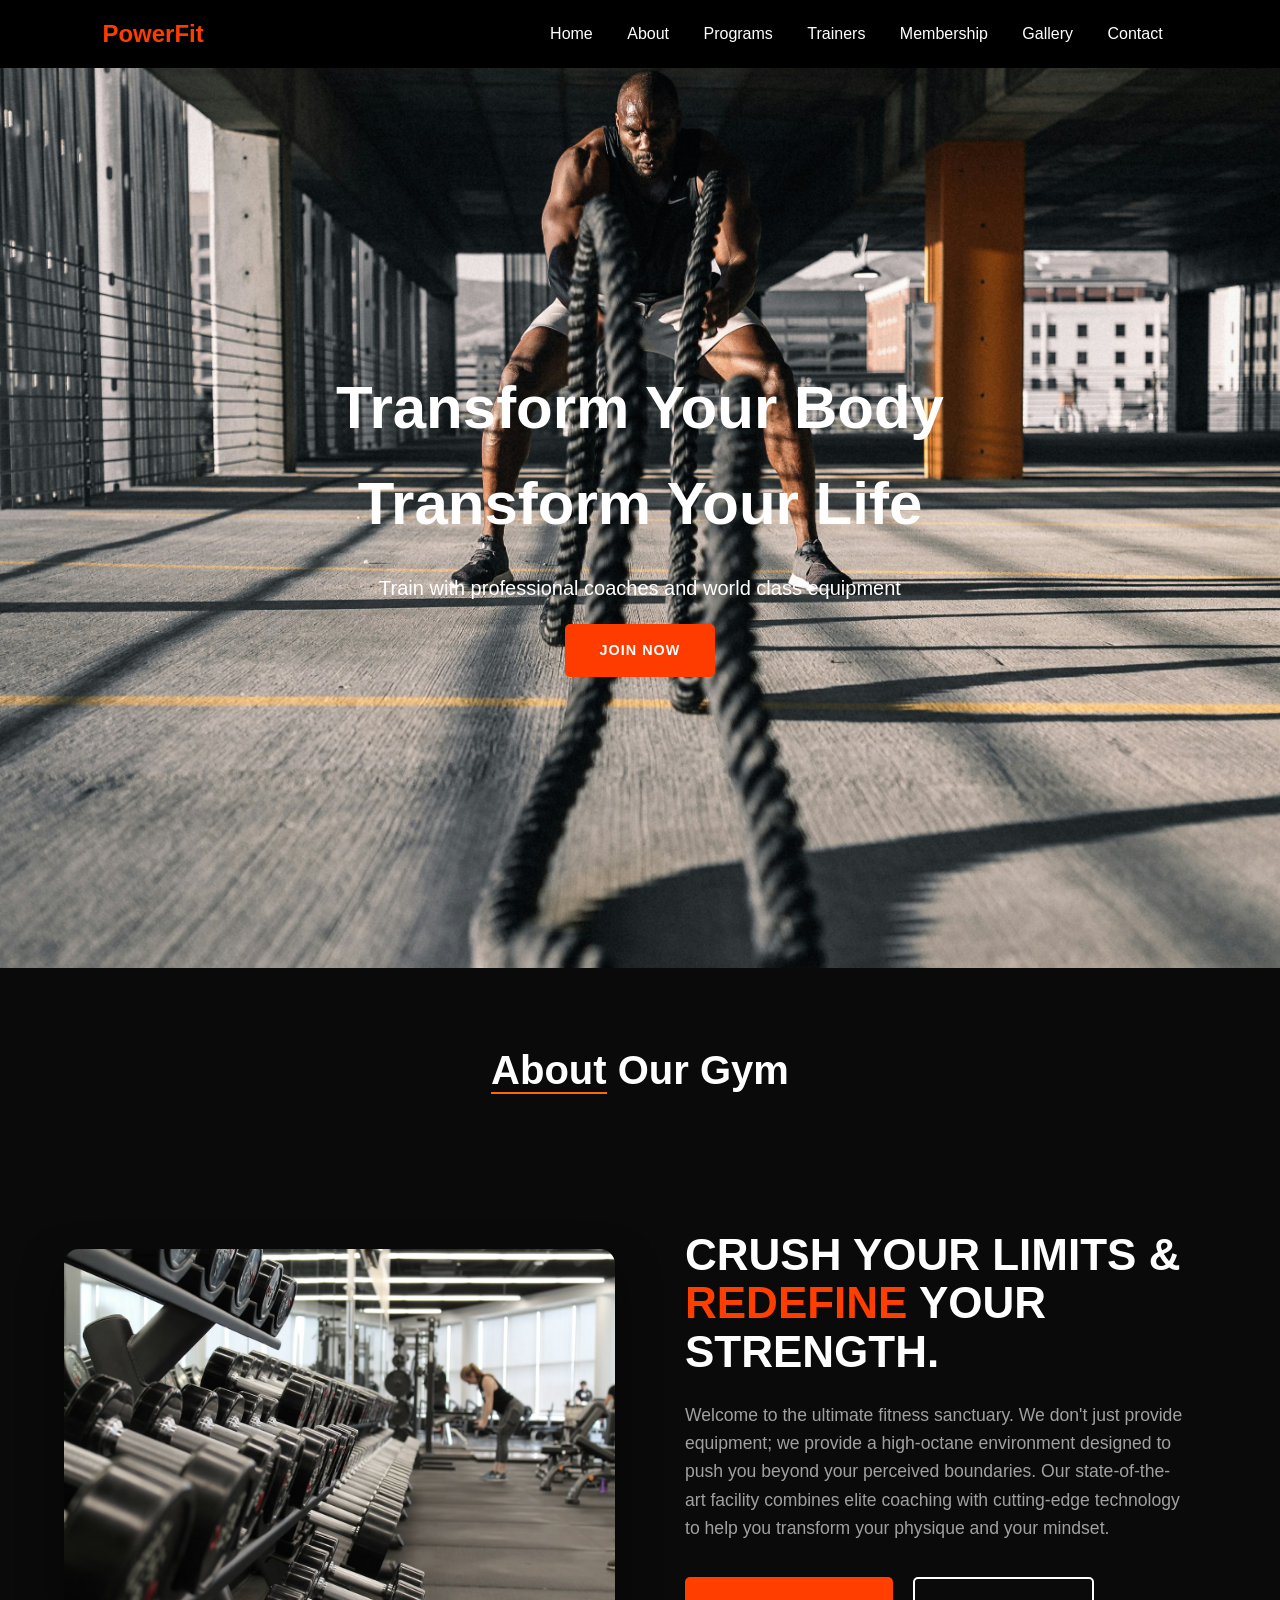
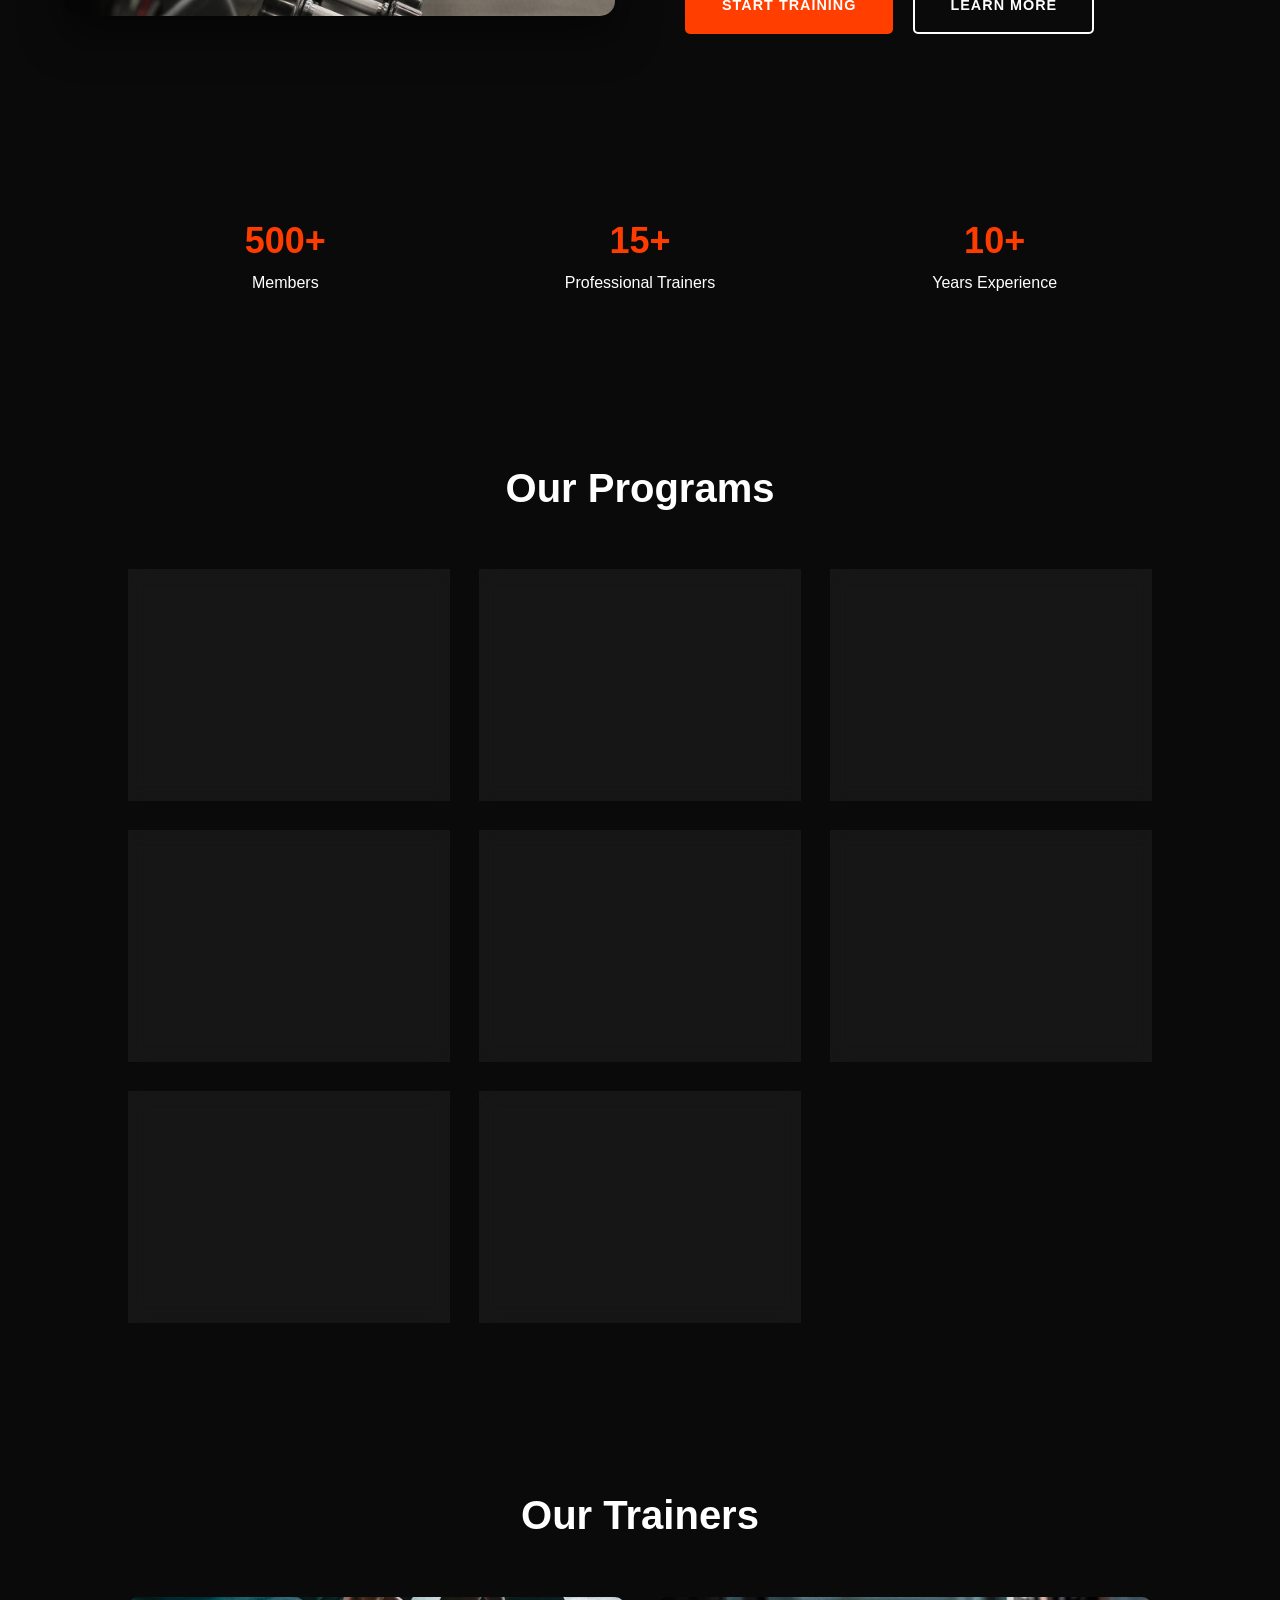
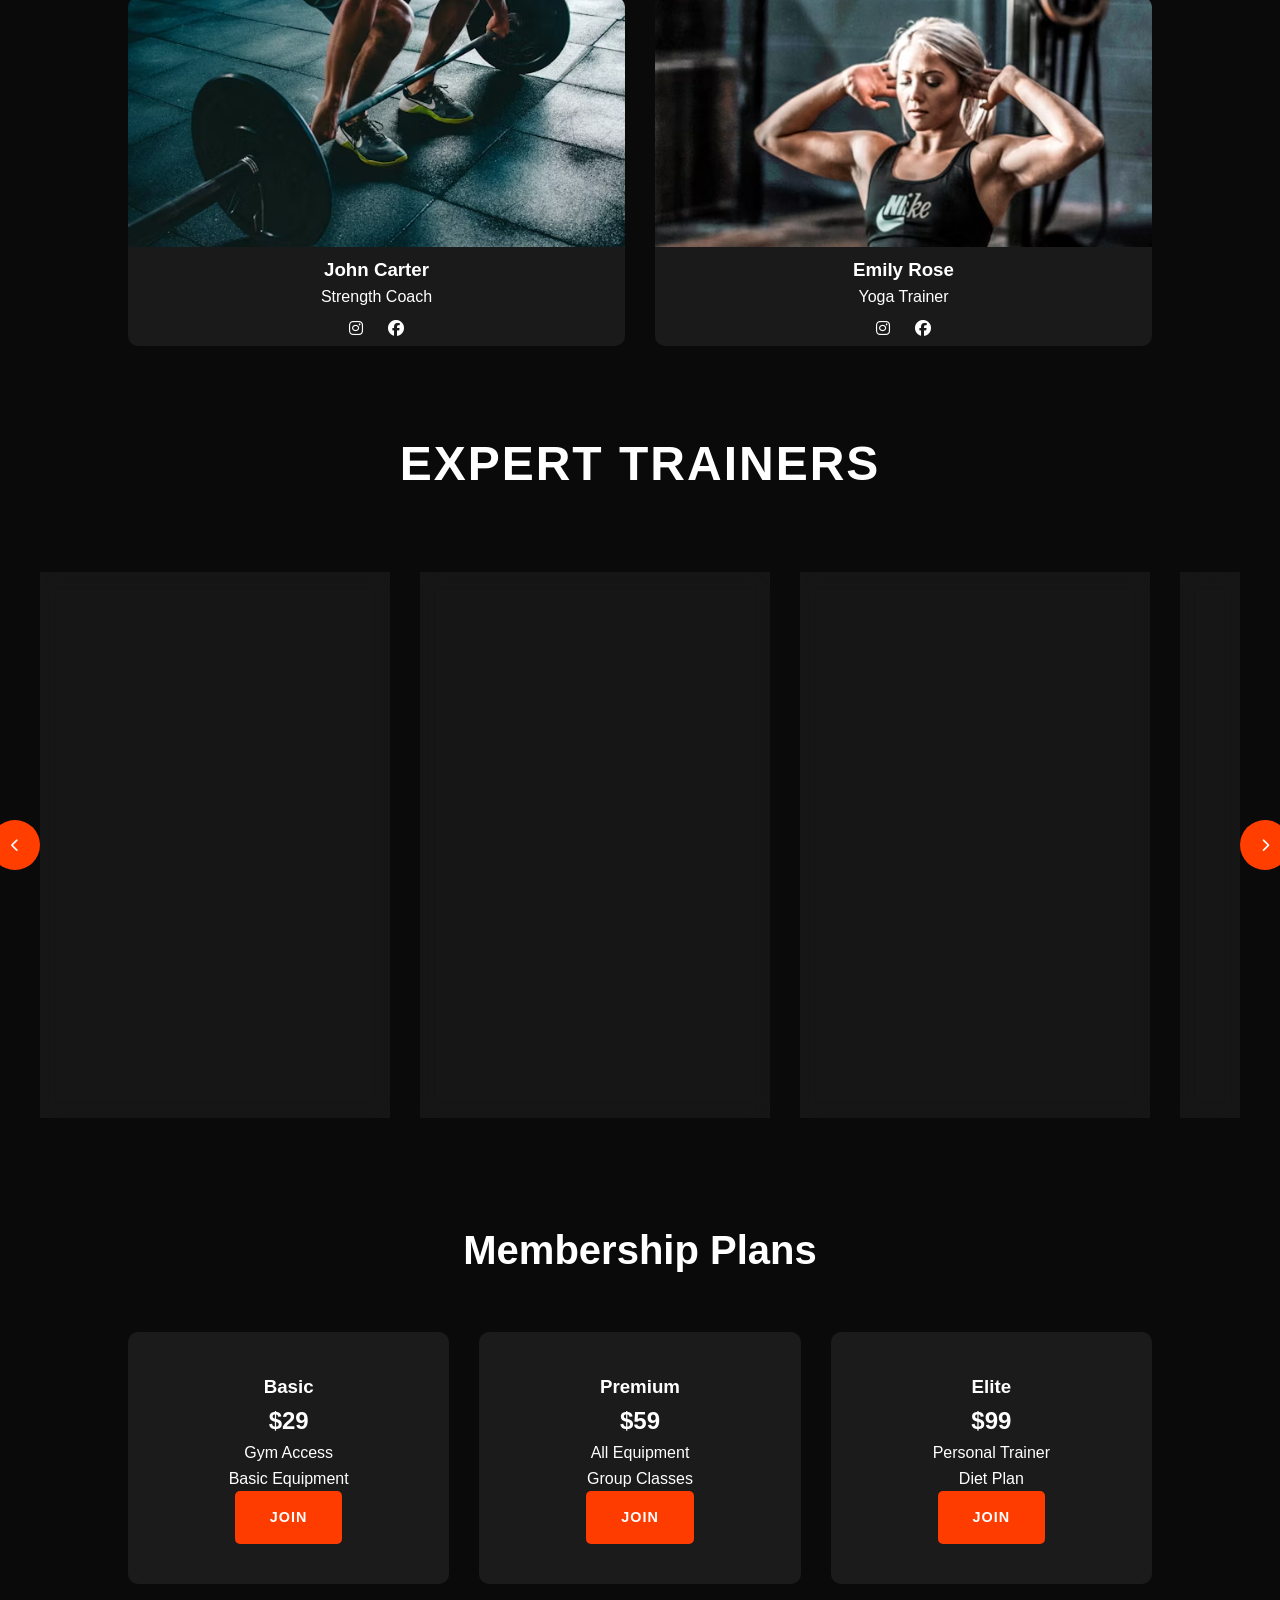
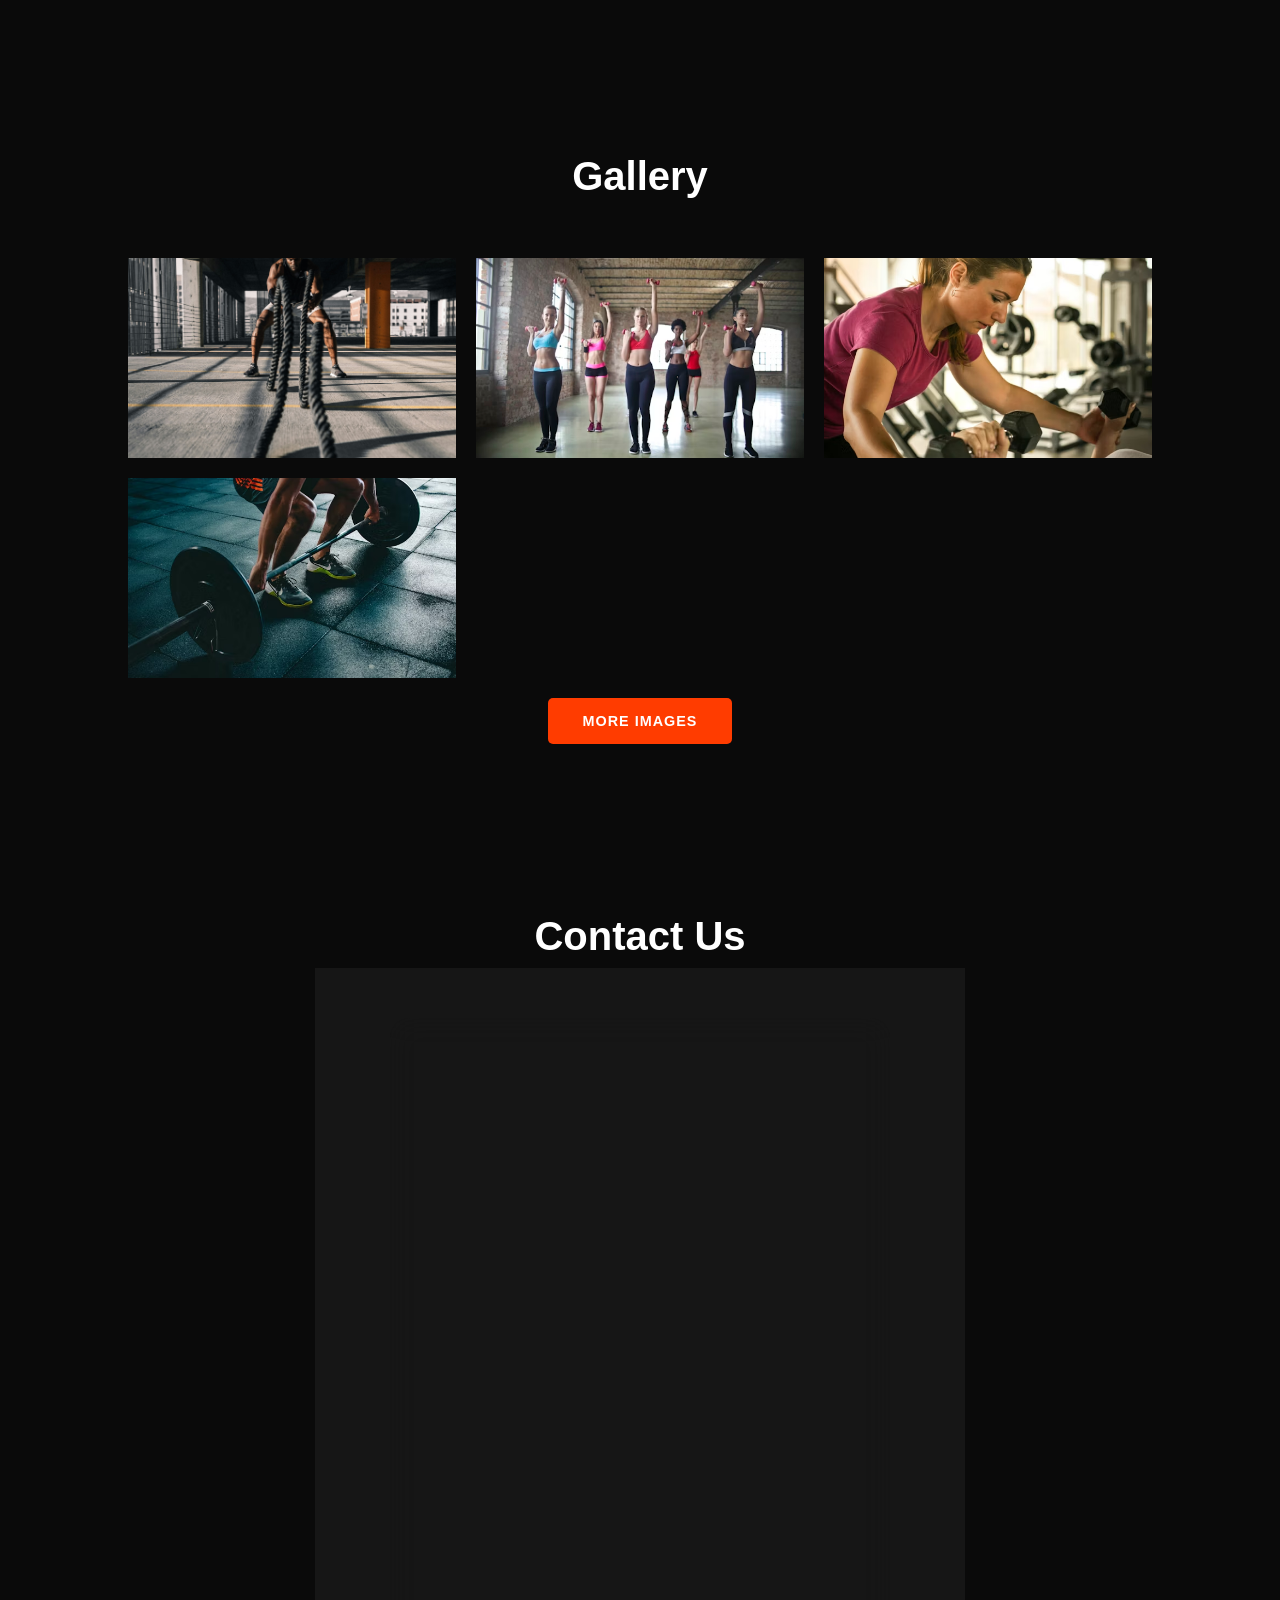
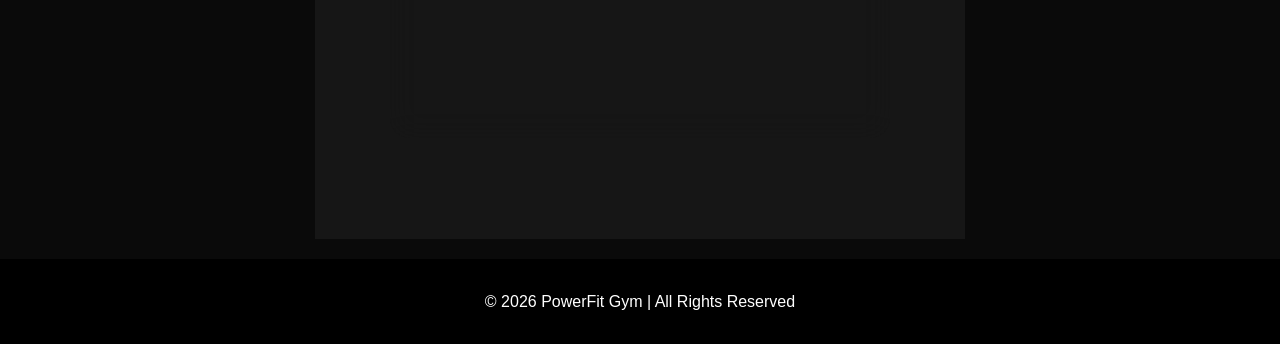
==== index.html @ 5d3dc6c4 "added a gym website" ====
<!DOCTYPE html>
<html lang="en">

<head>
    <meta charset="UTF-8">
    <meta name="viewport" content="width=device-width, initial-scale=1.0">
    <title>PowerFit Gym</title>
    <link rel="stylesheet" href="style.css">
    <link rel="stylesheet" href="https://cdnjs.cloudflare.com/ajax/libs/font-awesome/6.5.0/css/all.min.css">
    <script src="script.js" defer></script>
    <style>

    </style>
</head>

<body>

    <header>

        <div class="logo">PowerFit</div>

        <nav>
            <a href="#">Home</a>
            <a href="#about">About</a>
            <a href="#programs">Programs</a>
            <a href="#trainers">Trainers</a>
            <a href="#membership">Membership</a>
            <a href="#gallery">Gallery</a>
            <a href="#contact">Contact</a>
        </nav>

    </header>

    <section class="hero">

        <div>
            <h1>Transform Your Body<br>Transform Your Life</h1>
            <p>Train with professional coaches and world class equipment</p>
                <a href="#contact" class="btn">Join Now</a>
        </div>

    </section>

    <!-- about section -->

    <h2 class="title about-mm"><span>About</span> Our Gym</h2>

    <section class="about-section" id="about">

        <div class="container">
            <div class="about-image">
                <img src="img/about.jpg" alt="Modern Gym Interior">
            </div>

            <div class="about-content">
                <!-- <span class="section-title">About Our Gym</span> -->
                <h2 class="sub-heading">Crush Your Limits & <span>Redefine</span> Your Strength.</h2>

                <p class="description">
                    Welcome to the ultimate fitness sanctuary. We don't just provide equipment; we provide a high-octane
                    environment designed to push you beyond your perceived boundaries. Our state-of-the-art facility
                    combines elite coaching with cutting-edge technology to help you transform your physique and your
                    mindset.
                </p>

                <div class="btn-group">
                    <a href="#" class="btn btn-primary">Start Training</a>
                    <a href="#" class="btn btn-secondary">Learn More</a>
                </div>
            </div>
        </div>
    </section>

    <section class="my-about">
        <div class="about-container">

            <div>
                <h1 class="counter">500+</h1>
                <p>Members</p>
            </div>

            <div>
                <h1 class="counter">15+</h1>
                <p>Professional Trainers</p>
            </div>

            <div>
                <h1 class="counter">10+</h1>
                <p>Years Experience</p>
            </div>

        </div>
    </section>


    <section id="programs">
        <h2 class="title">Our Programs</h2>

        <div class="programs">

            <div class="tilt-card" data-tilt>
                <i class="fas fa-dumbbell"></i>
                <h3>WEIGHT TRAINING</h3>
                <p>Advanced hypertrophy and strength cycles.</p>
            </div>

            <div class="tilt-card" data-tilt>
                <i class="fas fa-bolt"></i>
                <h3>CROSSFIT</h3>
                <p>High-octane functional movements.</p>
            </div>

            <div class="tilt-card" data-tilt>
                <i class="fas fa-yin-yang"></i>
                <h3>YOGA</h3>
                <p>Flexibility meets mental clarity.</p>
            </div>

            <div class="tilt-card" data-tilt>
                <i class="fas fa-yin-yang"></i>
                <h3>YOGA</h3>
                <p>Flexibility meets mental clarity.</p>
            </div>

            <div class="tilt-card" data-tilt>
                <i class="fas fa-yin-yang"></i>
                <h3>YOGA</h3>
                <p>Flexibility meets mental clarity.</p>
            </div>

            <div class="tilt-card" data-tilt>
                <i class="fas fa-dumbbell"></i>
                <h3>WEIGHT TRAINING</h3>
                <p>Advanced hypertrophy and strength cycles.</p>
            </div>
            <div class="tilt-card" data-tilt>
                <i class="fas fa-dumbbell"></i>
                <h3>WEIGHT TRAINING</h3>
                <p>Advanced hypertrophy and strength cycles.</p>
            </div>

            <div class="tilt-card" data-tilt>
                <i class="fas fa-bolt"></i>
                <h3>CROSSFIT</h3>
                <p>High-octane functional movements.</p>
            </div>

        </div>

    </section>

    <!-- about finished -->


    <!-- snipts add trainers section -->

    <section id="trainers">

        <h2 class="title">Our Trainers</h2>

        <div class="trainers">

            <div class="trainer">
                <img src="img/1jpg.avif">
                <h3>John Carter</h3>
                <p>Strength Coach</p>
                <div class="social">
                    <i class="fab fa-instagram"></i>
                    <i class="fab fa-facebook"></i>
                </div>
            </div>

            <div class="trainer">
                <img src="img/2.avif">
                <h3>Emily Rose</h3>
                <p>Yoga Trainer</p>
                <div class="social">
                    <i class="fab fa-instagram"></i>
                    <i class="fab fa-facebook"></i>
                </div>
            </div>

        </div>

    </section>

    <!-- trainer section -->
    <div class="section-header">
        <h2>Expert Trainers</h2>
    </div>

    <div class="slider-wrapper">
        <button class="nav-btn prev" onclick="scrollSlider(-1)"><i class="fas fa-chevron-left"></i></button>

        <div class="trainer-slider" id="trainerSlider">
            <div class="trainer-card">
                <div class="image-box">
                    <img src="img/img1.jpg" alt="Trainer">
                </div>
                <div class="info-box">
                    <h3 class="trainer-name">Marcus Chen</h3>
                    <div class="rating">
                        <i class="fas fa-star"></i><i class="fas fa-star"></i><i class="fas fa-star"></i><i
                            class="fas fa-star"></i><i class="fas fa-star"></i>
                        <span>(5.0)</span>
                    </div>
                    <p class="trainer-bio">Specializing in high-intensity strength training and professional
                        bodybuilding prep.</p>
                    <a href="#" class="btn-view">View Profile</a>
                </div>
            </div>

            <div class="trainer-card">
                <div class="image-box">
                    <img src="img/img2.jpg" alt="Trainer">
                </div>
                <div class="info-box">
                    <h3 class="trainer-name">Elena Rodriguez</h3>
                    <div class="rating">
                        <i class="fas fa-star"></i><i class="fas fa-star"></i><i class="fas fa-star"></i><i
                            class="fas fa-star"></i><i class="far fa-star"></i>
                        <span>(4.8)</span>
                    </div>
                    <p class="trainer-bio">Expert in functional mobility and yoga-infused strength conditioning for all
                        levels.</p>
                    <a href="#" class="btn-view">View Profile</a>
                </div>
            </div>

            <div class="trainer-card">
                <div class="image-box">
                    <img src="img/2.avif" alt="Trainer">
                </div>
                <div class="info-box">
                    <h3 class="trainer-name">David Vane</h3>
                    <div class="rating">
                        <i class="fas fa-star"></i><i class="fas fa-star"></i><i class="fas fa-star"></i><i
                            class="fas fa-star"></i><i class="fas fa-star-half-alt"></i>
                        <span>(4.9)</span>
                    </div>
                    <p class="trainer-bio">Certified nutrition specialist focused on weight management and lean muscle
                        gain.</p>
                    <a href="#" class="btn-view">View Profile</a>
                </div>
            </div>

            <div class="trainer-card">
                <div class="image-box">
                    <img src="img/4.avif" alt="Trainer">
                </div>
                <div class="info-box">
                    <h3 class="trainer-name">Sarah Jenkins</h3>
                    <div class="rating">
                        <i class="fas fa-star"></i><i class="fas fa-star"></i><i class="fas fa-star"></i><i
                            class="fas fa-star"></i><i class="fas fa-star"></i>
                        <span>(5.0)</span>
                    </div>
                    <p class="trainer-bio">Powerlifting champion with a focus on core stability and explosive power
                        techniques.</p>
                    <a href="#" class="btn-view">View Profile</a>
                </div>
            </div>


            <div class="trainer-card">
                <div class="image-box">
                    <img src="img/img1.jpg" alt="Trainer">
                </div>
                <div class="info-box">
                    <h3 class="trainer-name">Marcus Chen</h3>
                    <div class="rating">
                        <i class="fas fa-star"></i><i class="fas fa-star"></i><i class="fas fa-star"></i><i
                            class="fas fa-star"></i><i class="fas fa-star"></i>
                        <span>(5.0)</span>
                    </div>
                    <p class="trainer-bio">Specializing in high-intensity strength training and professional
                        bodybuilding prep.</p>
                    <a href="#" class="btn-view">View Profile</a>
                </div>
            </div>


        </div>
        <button class="nav-btn next" onclick="scrollSlider(1)"><i class="fas fa-chevron-right"></i></button>
    </div>
    <!-- trainer section finished -->






    <section id="membership">

        <h2 class="title">Membership Plans</h2>

        <div class="plans">

            <div class="plan">
                <h3>Basic</h3>
                <h1>$29</h1>
                <p>Gym Access</p>
                <p>Basic Equipment</p>
                <a href="#contact" class="btn">Join</a>
            </div>

            <div class="plan">
                <h3>Premium</h3>
                <h1>$59</h1>
                <p>All Equipment</p>
                <p>Group Classes</p>
                <a href="#contact" class="btn">Join</a>
            </div>

            <div class="plan">
                <h3>Elite</h3>
                <h1>$99</h1>
                <p>Personal Trainer</p>
                <p>Diet Plan</p>
                <a href="#contact" class="btn">Join</a>
            </div>

        </div>

    </section>

    <section id="gallery">

        <h2 class="title">Gallery</h2>

        <div class="gallery">

            <img src="img/hero.jpg" alt="Gym Interior">
            <img src="img/4.avif" alt="Gym Equipment">
            <img src="img/img2.jpg" alt="Fitness Class">
            <img src="img/1jpg.avif" alt="Personal Training">

        </div>
        <div class="more-img" style="text-align: center;">
            <button class="btn" style="margin-top: 20px;">More images</button>
        </div>

    </section>



<!-- form  -->

    <section class="form-container" id="contact">

        <h2 class="title">Contact Us</h2>

     <div class="form-wrapper">
        <div class="form-tabs">
            <div class="tab active" onclick="switchTab('login')">Login</div>
            <div class="tab" onclick="switchTab('register')">Register</div>
        </div>

        <form id="loginForm" class="form-content active" onsubmit="handleLogin(event)">
            
            <div class="input-group">
                <label>Email Address</label>
                <input type="email" placeholder="john@example.com" required>
            </div>
            <div class="input-group">
                <label>Password</label>
                <input type="password" placeholder="••••••••" required>
            </div>
            <div  class="input-group">
                <label>Phone Number</label>
                <input type="tel" placeholder="+1 234 567 890" required>
            </div>
            <div class="input-group">
                <label>Additional Notes</label>
                <textarea rows="3" placeholder="Any fitness goals?"></textarea>
            </div>
            <div class="checkbox-group">
                <input type="checkbox" id="remember" required>
                <label for="remember">I agree to the terms and conditions</label>
            </div>
            <button type="submit" class="submit-btn">Login to Account</button>
        </form>

        <form id="registerForm" class="form-content" onsubmit="handleRegister(event)">
            <div class="grid-row">
                <div class="input-group">
                    <label>Name</label>
                    <input type="text" placeholder="Full Name" required>
                </div>
                <div class="input-group">
                    <label>Email</label>
                    <input type="email" placeholder="Email" required>
                </div>
            </div>
            <div class="input-group">
                <label>Contact Number</label>
                <input type="tel" placeholder="Phone Number" required>
            </div>
            <div class="grid-row">
                <div class="input-group">
                    <label>Membership Plan</label>
                    <select required class="ls">
                        <option value="">Select Plan</option>
                        <option value="monthly">Monthly Plan</option>
                        <option value="yearly">Yearly Plan</option>
                    </select>
                </div>
                <div class="input-group">
                    <label>Payment Method</label>
                    <select required class="ls">
                        <option value="">Select Method</option>
                        <option value="card">Credit Card</option>
                        <option value="upi">UPI / Digital Wallet</option>
                        <option value="cash">Bank Transfer</option>
                    </select>
                </div>
            </div>
            <div class="input-group">
                <label>Preferred Payment Date</label>
                <input type="date" required>
            </div>
            <div class="input-group">
                <label>Medical Conditions (if any)</label>
                <textarea rows="2" placeholder="Describe briefly..."></textarea>
            </div>
            <button type="submit" class="submit-btn">Complete Registration</button>
        </form>
    </div>   

</section>

<!-- form finished -->




    
    <footer>
        <p>© 2026 PowerFit Gym | All Rights Reserved</p>
    </footer>

</body>

</html>
---- style.css ----
:root {
          /* Dark Theme (Default) */
          --bg: #050505;
          --text: #ffffff;
          --accent: #ff3c00;
          /* Neon Cyan */
          --accent-secondary: #0066ff;
          --card-bg: rgba(255, 255, 255, 0.03);
          --card-border: rgba(255, 255, 255, 0.1);
          --shadow: #ff3c00;
          --transition: all 0.4s cubic-bezier(0.165, 0.84, 0.44, 1);
      }

      [data-theme="light"] {
          --bg: #ffffff;
          --text: #0a0a0a;
          --accent: #0066ff;
          --accent-secondary: #0033aa;
          --card-bg: rgba(0, 0, 0, 0.03);
          --card-border: rgba(0, 0, 0, 0.1);
          --shadow: rgba(0, 102, 255, 0.2);
      }

      * {
          margin: 0;
          padding: 0;
          box-sizing: border-box;
      }

      /* 3D Tilt Cards */
      .card-grid {
          display: grid;
          grid-template-columns: repeat(auto-fit, minmax(300px, 1fr));
          gap: 30px;
          padding: 50px 8%;
      }

      .tilt-card {
          background: var(--card-bg);
          border: 1px solid var(--card-border);
          padding: 40px;
          border-radius: 20px;
          backdrop-filter: blur(10px);
          transition: var(--transition);
          transform-style: preserve-3d;

      }

      .tilt-card:hover {
          border-color: var(--accent);
          box-shadow: 0 0 20px #ff3c00;
          transform: translateY(-10px);

      }

      .tilt-card i {
          font-size: 3rem;
          color: var(--accent);
          margin-bottom: 20px;
          transform: translateZ(30px);
      }


      * {
          margin: 0;
          padding: 0;
          box-sizing: border-box;
          font-family: Arial, Helvetica, sans-serif;
          scroll-behavior: smooth;
      }

      body {
          background: #0f0f0f;
          color: white;
      }

      /* NAVBAR */

      header {
          position: sticky;
          top: 0;
          background: black;
          padding: 15px 8%;
          display: flex;
          justify-content: space-between;
          align-items: center;
          z-index: 1000;
      }

      .logo {
          font-size: 24px;
          font-weight: bold;
          color: #ff3c00;
      }

      nav a {
          color: white;
          margin: 0 15px;
          text-decoration: none;
          transition: 0.3s;
      }

      nav a:hover {
          color: #ff3c00;
      }

      /* HERO */

      .hero {
          height: 100vh;
          background: url("img/hero.jpg") center/cover no-repeat;
          display: flex;
          align-items: center;
          justify-content: center;
          text-align: center;
      }

      .hero h1 {
          font-size: 60px;
          animation: fadeIn 2s;
      }

      .hero p {
          margin: 20px 0;
          font-size: 20px;
      }

      .btn {
          padding: 15px 35px;
          background: #ff3c00;
          border: none;
          color: white;
          font-size: 18px;
          cursor: pointer;
          transition: 0.4s;
      }

      .btn:hover {
          background: #ff6a00;
          transform: scale(1.05);
      }

      /* SECTIONS */

      section {
          padding: 80px 10%;
      }

      .title {
          text-align: center;
          font-size: 40px;
          margin-bottom: 50px;
      }

      /* ABOUT */

      .about-container {
          display: grid;
          grid-template-columns: repeat(auto-fit, minmax(250px, 1fr));
          gap: 40px;
          text-align: center;
      }

      .counter {
          font-size: 36px;
          color: #ff3c00;
      }

      /* PROGRAMS */

      .programs {
          display: grid;
          grid-template-columns: repeat(auto-fit, minmax(250px, 1fr));
          gap: 30px;
      }

      .card {
          background: #1b1b1b;
          padding: 30px;
          text-align: center;
          transition: 0.4s;
          border-radius: 10px;
      }

      .card:hover {
          transform: translateY(-10px);
          box-shadow: 0 0 20px #ff3c00;
      }

      /* TRAINERS */

      .trainers {
          display: grid;
          grid-template-columns: repeat(auto-fit, minmax(250px, 1fr));
          gap: 30px;
      }

      .trainer {
          background: #1a1a1a;
          border-radius: 10px;
          overflow: hidden;
          text-align: center;
          transition: 0.4s;
      }

      .trainer img {
          width: 100%;
          height: 250px;
          object-fit: cover;
      }

      .trainer:hover {
          transform: scale(1.05);
      }

      .social i {
          margin: 10px;
          cursor: pointer;
      }

      /* MEMBERSHIP */

      .plans {
          display: grid;
          grid-template-columns: repeat(auto-fit, minmax(250px, 1fr));
          gap: 30px;
      }

      .plan {
          background: #1b1b1b;
          padding: 40px;
          text-align: center;
          border-radius: 10px;
          transition: 0.4s;
      }

      .plan:hover {
          transform: scale(1.05);
          box-shadow: 0 0 25px #ff3c00;
      }

      /* TESTIMONIALS */

      .testimonial {
          text-align: center;
          max-width: 700px;
          margin: auto;
          font-size: 20px;
      }

      /* GALLERY */

      .gallery {
          display: grid;
          grid-template-columns: repeat(auto-fit, minmax(250px, 1fr));
          gap: 20px;
      }

      .gallery img {
          width: 100%;
          height: 200px;
          object-fit: cover;
          transition: 0.4s;
      }

      .gallery img:hover {
          transform: scale(1.1);
      }

     

      /* CONTACT */

      form {
          display: flex;
          flex-direction: column;
          max-width: 500px;
          margin: auto;
      }

      input,
      textarea {
          margin: 10px 0;
          padding: 15px;
          border: none;
          border-radius: 5px;
      }

      /* FOOTER */

      footer {
          background: black;
          text-align: center;
          padding: 30px;
          margin-top: 40px;
      }

      /* ANIMATION */

      @keyframes fadeIn {
          0% {
              opacity: 0;
              transform: translateY(20px)
          }

          100% {
              opacity: 1;
              transform: translateY(0)
          }
      }


      /* about section   */
      :root {
          --primary-color: #ff3e00;
          /* Energetic Orange/Red */
          --dark-bg: #0a0a0a;
          --light-text: #ffffff;
          --gray-text: #a0a0a0;
          --transition: all 0.3s ease-in-out;
      }

      * {
          margin: 0;
          padding: 0;
          box-sizing: border-box;
      }

      body {
          font-family: 'Inter', sans-serif;
          background-color: var(--dark-bg);
          color: var(--light-text);
          line-height: 1.6;
      }

      /* --- About Section Styling --- */
      .about-section {
          padding: 80px 5%;
          display: flex;
          align-items: center;
          justify-content: center;
          min-height: 100vh;
          overflow: hidden;
          margin-top: -100px;
      }

      .container {
          max-width: 1200px;
          display: grid;
          grid-template-columns: 1fr 1fr;
          gap: 50px;
          align-items: center;
      }

      /* Image Side */
      .about-image {
          position: relative;
          border-radius: 15px;
          overflow: hidden;
          box-shadow: 0 20px 40px rgba(0, 0, 0, 0.5);
      }

      .about-image img {
          width: 100%;
          display: block;
          transition: var(--transition);
          filter: grayscale(30%);
      }

      .about-image:hover img {
          transform: scale(1.05);
          filter: grayscale(0%);
      }

      /* Content Side */
      .about-content {
          padding: 20px;
      }

      .section-title {
          font-family: 'Oswald', sans-serif;
          font-size: 1.2rem;
          color: var(--primary-color);
          text-transform: uppercase;
          letter-spacing: 3px;
          margin-bottom: 10px;
          display: block;
      }

      .sub-heading {
          font-family: 'Oswald', sans-serif;
          font-size: 44px;
          line-height: 1.1;
          margin-bottom: 25px;
          text-transform: uppercase;
      }

      .sub-heading span {
          color: var(--primary-color);
      }

      .description {
          font-size: 1.1rem;
          color: var(--gray-text);
          margin-bottom: 35px;
          max-width: 500px;
      }

      /* Buttons */
      .btn-group {
          display: flex;
          gap: 20px;
          flex-wrap: wrap;
      }

      .btn {
          padding: 15px 35px;
          font-weight: 700;
          text-transform: uppercase;
          text-decoration: none;
          letter-spacing: 1px;
          border-radius: 5px;
          transition: var(--transition);
          font-size: 0.9rem;
          display: inline-block;
      }

      .btn-primary {
          background-color: var(--primary-color);
          color: white;
          border: 2px solid var(--primary-color);
      }

      .btn-primary:hover {
          background-color: transparent;
          color: var(--primary-color);
          transform: translateY(-3px);
      }

      .btn-secondary {
          background-color: transparent;
          color: white;
          border: 2px solid white;
      }

      .btn-secondary:hover {
          background-color: white;
          color: black;
          transform: translateY(-3px);
      }

      .my-about {
          margin-top: -150px;
      }

      .about-mm {
          position: relative;
          top: 70px;
          /* background-color: yellow; */
      }

      .about-mm span {
          border-bottom: 2px solid #ff6a00;
      }

      /* --- Responsive Design --- */

      /* Tablet (max-width: 992px) */
      @media (max-width: 992px) {
          .container {
              grid-template-columns: 1fr;
              text-align: center;
              gap: 40px;
          }

          .description {
              margin-left: auto;
              margin-right: auto;
          }

          .btn-group {
              justify-content: center;
          }

          .about-image {
              order: 2;
              /* Image goes below text on tablet/mobile */
              max-width: 600px;
              margin: 0 auto;
          }
      }

      /* Mobile (max-width: 576px) */
      @media (max-width: 576px) {
          .about-section {
              padding: 60px 20px;
          }

          .sub-heading {
              font-size: 2rem;
          }

          .btn {
              width: 100%;
              /* Stack buttons on small phones */
              text-align: center;
          }
      }



      /* trainer section */
      :root {
          --primary: #ff3e00;
          --bg-dark: #0f0f0f;
          --card-bg: rgba(255, 255, 255, 0.05);
          --text-light: #ffffff;
          --text-gray: #b0b0b0;
      }

      .section-header {
          text-align: center;
          margin-bottom: 50px;
      }

      .section-header h2 {
          font-family: 'Oswald', sans-serif;
          font-size: 3rem;
          text-transform: uppercase;
          letter-spacing: 2px;
      }

      /* --- Slider Container --- */
      .slider-wrapper {
          position: relative;
          max-width: 1300px;
          margin: 0 auto;
          padding: 0 40px;
      }

      .trainer-slider {
          display: flex;
          overflow-x: auto;
          gap: 30px;
          scroll-behavior: smooth;
          padding: 20px 0;
          scrollbar-width: none;
          /* Firefox */
      }

      .trainer-slider::-webkit-scrollbar {
          display: none;
          /* Chrome/Safari */
      }

      /* --- Trainer Card --- */
      .trainer-card {
          min-width: 350px;
          background: var(--card-bg);
          border: 1px solid rgba(255, 255, 255, 0.1);
          border-radius: 20px;
          overflow: hidden;
          transition: all 0.4s cubic-bezier(0.175, 0.885, 0.32, 1.275);
          backdrop-filter: blur(10px);
      }

      .trainer-card:hover {
          transform: translateY(-10px);
          border-color: var(--primary);
          box-shadow: 0 15px 30px rgba(255, 62, 0, 0.2);
      }

      .image-box {
          width: 100%;
          height: 300px;
          overflow: hidden;
          position: relative;
      }

      .image-box img {
          width: 100%;
          height: 100%;
          object-fit: cover;
          transition: transform 0.6s ease;
      }

      .trainer-card:hover .image-box img {
          transform: scale(1.1);
      }

      .info-box {
          padding: 25px;
      }

      .trainer-name {
          font-family: 'Oswald', sans-serif;
          font-size: 1.5rem;
          margin-bottom: 5px;
          text-transform: uppercase;
      }

      .rating {
          color: #f1c40f;
          margin-bottom: 15px;
          font-size: 0.9rem;
      }

      .trainer-bio {
          color: var(--text-gray);
          font-size: 0.95rem;
          margin-bottom: 20px;
          line-height: 1.5;
      }

      .btn-view {
          display: inline-block;
          background: transparent;
          border: 2px solid var(--primary);
          color: var(--text-light);
          padding: 10px 25px;
          text-decoration: none;
          border-radius: 50px;
          font-weight: 600;
          font-size: 0.85rem;
          transition: all 0.3s ease;
      }

      .btn-view:hover {
          background: var(--primary);
          color: white;
      }

      /* --- Controls --- */
      .nav-btn {
          position: absolute;
          top: 50%;
          transform: translateY(-50%);
          background: var(--primary);
          color: white;
          border: none;
          width: 50px;
          height: 50px;
          border-radius: 50%;
          cursor: pointer;
          z-index: 10;
          transition: 0.3s;
      }

      .prev {
          left: -10px;
      }

      .next {
          right: -10px;
      }

      .nav-btn:hover {
          background: #fff;
          color: var(--primary);
      }

      /* --- Responsive --- */
      @media (max-width: 768px) {
          .trainer-card {
              min-width: 280px;
          }

          .section-header h2 {
              font-size: 2rem;
          }

          .nav-btn {
              display: none;
              /* Use touch scroll on mobile */
          }
      }





      /* application form */
      :root {
          --primary: #ff3e00;
          --primary-hover: #e63700;
          --bg-dark: #0a0a0a;
          --card-bg: rgba(255, 255, 255, 0.05);
          --input-bg: rgba(255, 255, 255, 0.1);
          --text-light: #ffffff;
          --text-dim: #b0b0b0;
          --transition: all 0.4s cubic-bezier(0.4, 0, 0.2, 1);
      }

      .form-container {
          display: flex;
          align-items: center;
          justify-content: center;
          flex-direction: column;
          /* min-height: 100vh; */
      }

      /* --- Form Container --- */
      .form-wrapper {
          background: var(--card-bg);
          backdrop-filter: blur(15px);
          border: 1px solid rgba(255, 255, 255, 0.1);
          width: 100%;
          max-width: 500px;
          padding:48px;
          border-radius: 20px;
          box-shadow: 0 25px 50px rgba(0, 0, 0, 0.5);
          position: relative;
          overflow: hidden;
      }

     

      /* --- Toggle Header --- */
      .form-tabs {
          display: flex;
          margin-bottom: 30px;
          border-bottom: 1px solid rgba(255, 255, 255, 0.1);
      }

      .tab {
          flex: 1;
          padding: 15px;
          text-align: center;
          cursor: pointer;
          font-family: 'Oswald', sans-serif;
          font-size: 1.2rem;
          text-transform: uppercase;
          letter-spacing: 1px;
          color: var(--text-dim);
          transition: var(--transition);
      }

      .tab.active {
          color: var(--primary);
          border-bottom: 3px solid var(--primary);
      }

      /* --- Form Groups --- */
      .form-content {
          display: none;
          animation: fadeIn 0.5s ease;
      }

      .form-content.active {
          display: block;
      }

      @keyframes fadeIn {
          from {
              opacity: 0;
              transform: translateY(10px);
          }

          to {
              opacity: 1;
              transform: translateY(0);
          }
      }

      .input-group {
          margin-bottom: 10px;
      }

      .input-group label {
          display: block;
          font-size: 0.85rem;
          margin-bottom: 8px;
          color: var(--text-dim);
      }

      .input-group input,
      .input-group select,
      .input-group textarea {
          width: 100%;
          padding: 12px 15px;
          background: var(--input-bg);
          border: 1px solid rgba(255, 255, 255, 0.1);
          border-radius: 8px;
          color: white;
          font-size: 1rem;
          outline: none;
          transition: var(--transition);
      }

      .input-group input:focus,
      .input-group select:focus,
      .input-group textarea:focus {
          border-color: var(--primary);
          background: rgba(255, 255, 255, 0.15);
          box-shadow: 0 0 10px rgba(255, 62, 0, 0.2);
      }
      .ls option{
        color:#000;
      }

      .grid-row {
          display: grid;
          grid-template-columns: 1fr 1fr;
          gap: 15px;
      }

      /* --- Checkbox & Special --- */
      .checkbox-group {
          display: flex;
          align-items: center;
          gap: 10px;
          margin-top: -25px;
          font-size: 0.8rem;
          color: var(--text-dim);
      }

      .checkbox-group input {
          width: auto;
          accent-color: var(--primary);
      }

      /* --- Buttons --- */
      .submit-btn {
          width: 100%;
          padding: 15px;
          background: var(--primary);
          color: white;
          border: none;
          border-radius: 8px;
          font-family: 'Oswald', sans-serif;
          font-size: 1.1rem;
          text-transform: uppercase;
          cursor: pointer;
          margin-top: 10px;
          transition: var(--transition);
      }

      .submit-btn:hover {
          background: var(--primary-hover);
          transform: translateY(-2px);
          box-shadow: 0 10px 20px rgba(255, 62, 0, 0.3);
      }

      /* --- Responsive --- */
      @media (max-width: 480px) {
          .form-wrapper {
              padding: 25px;
          }

          .grid-row {
              grid-template-columns: 1fr;
          }
      }
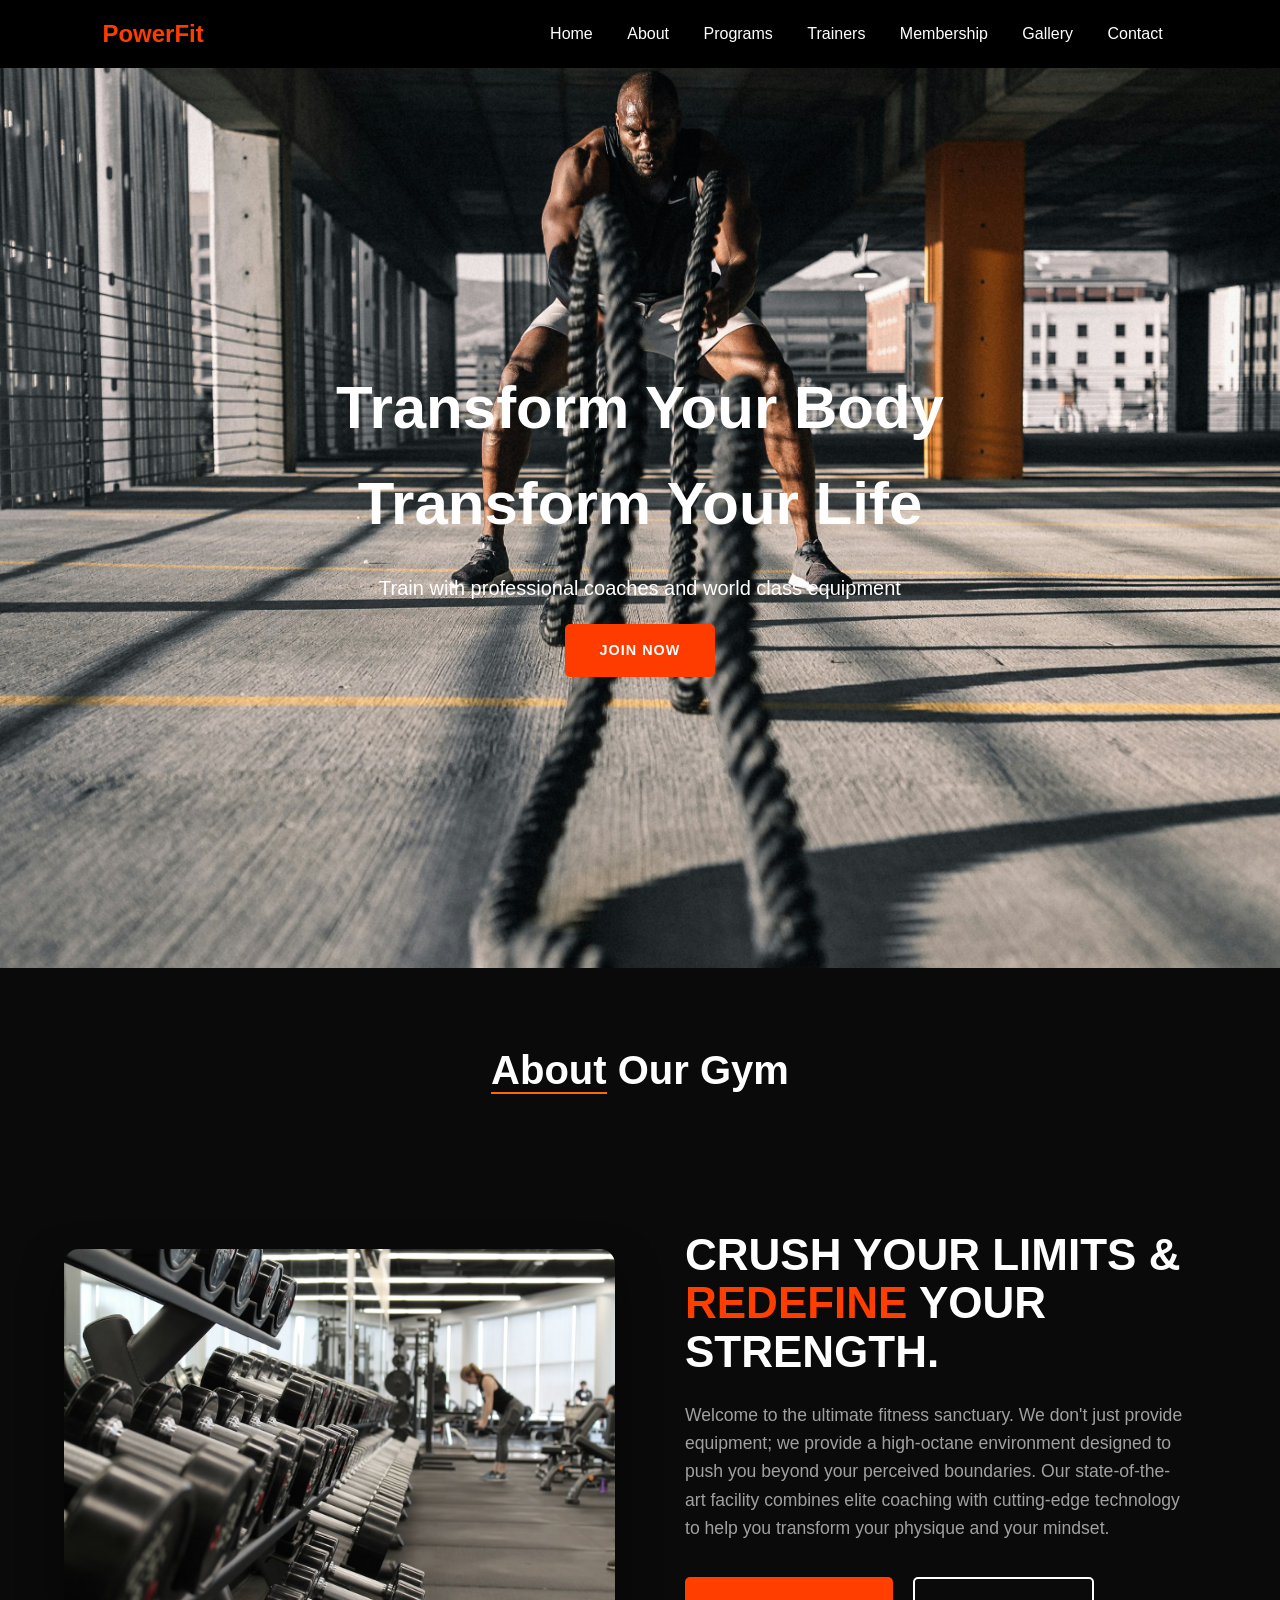
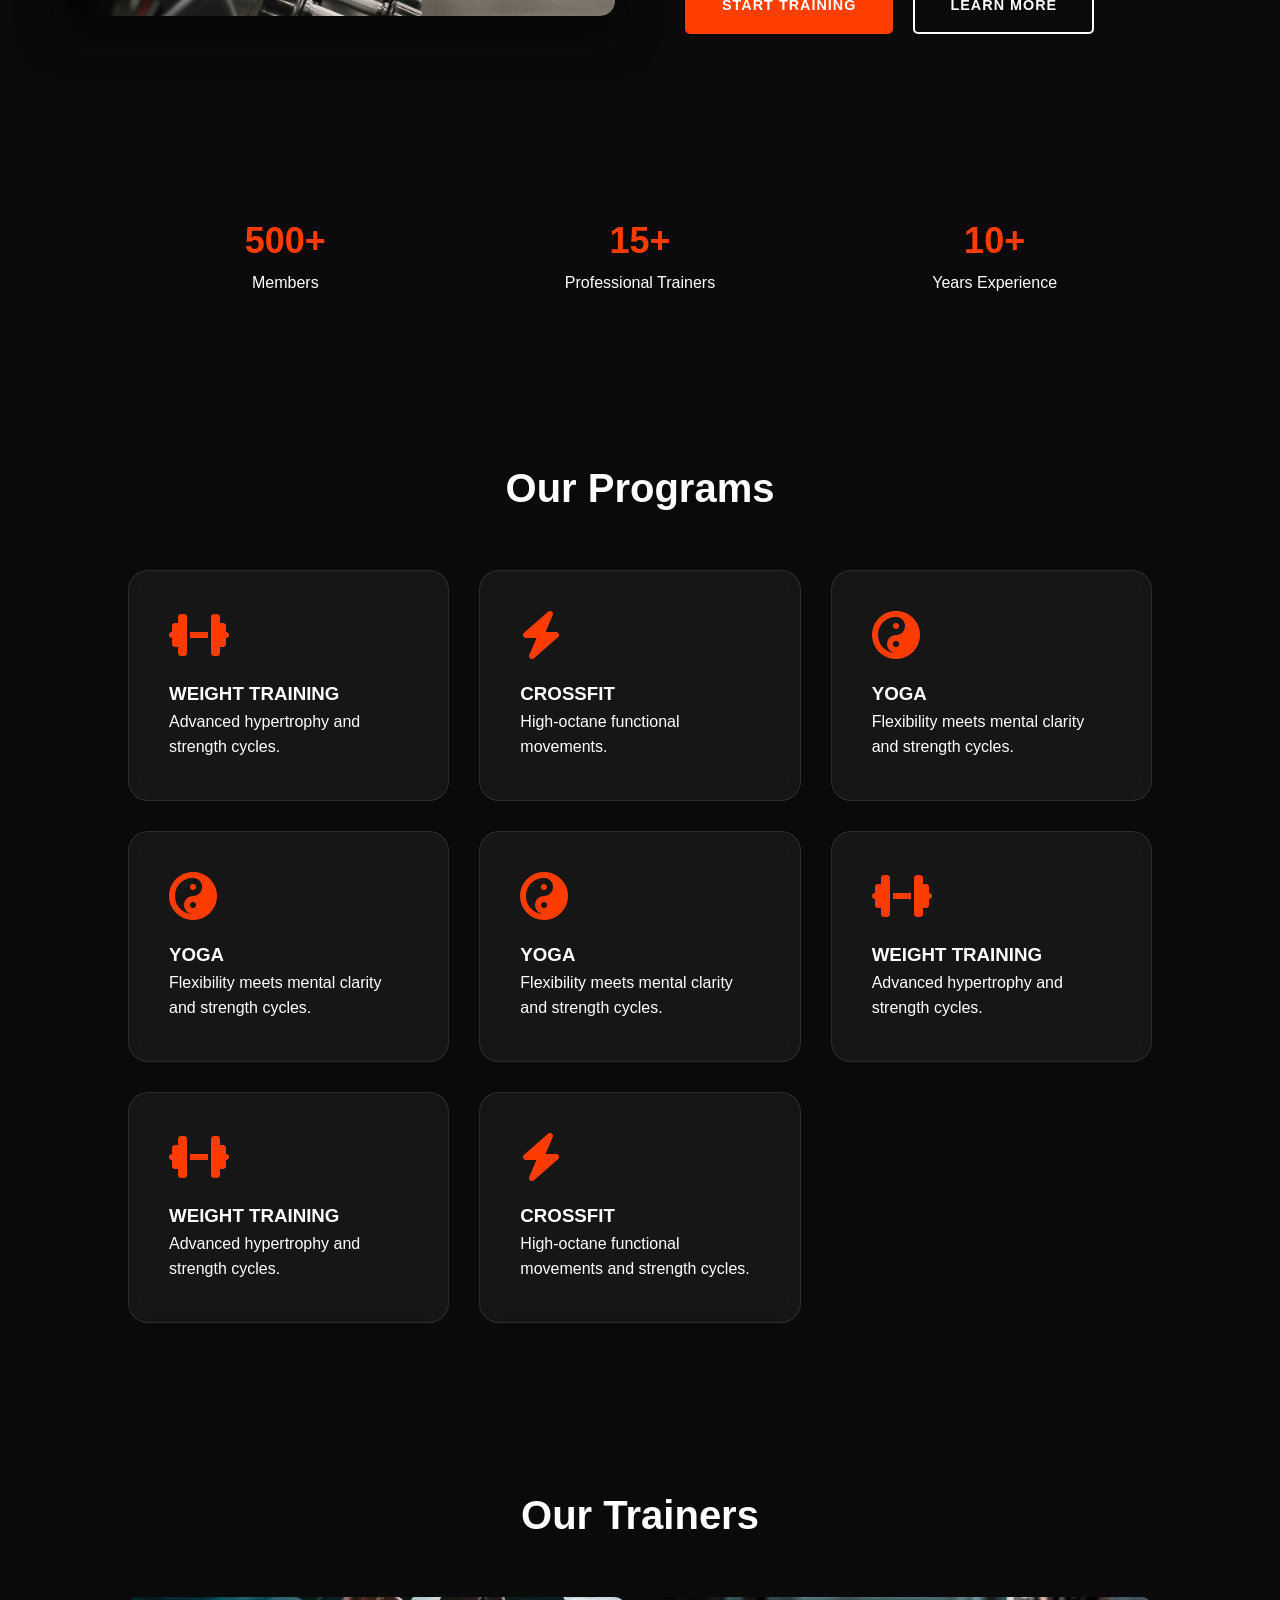
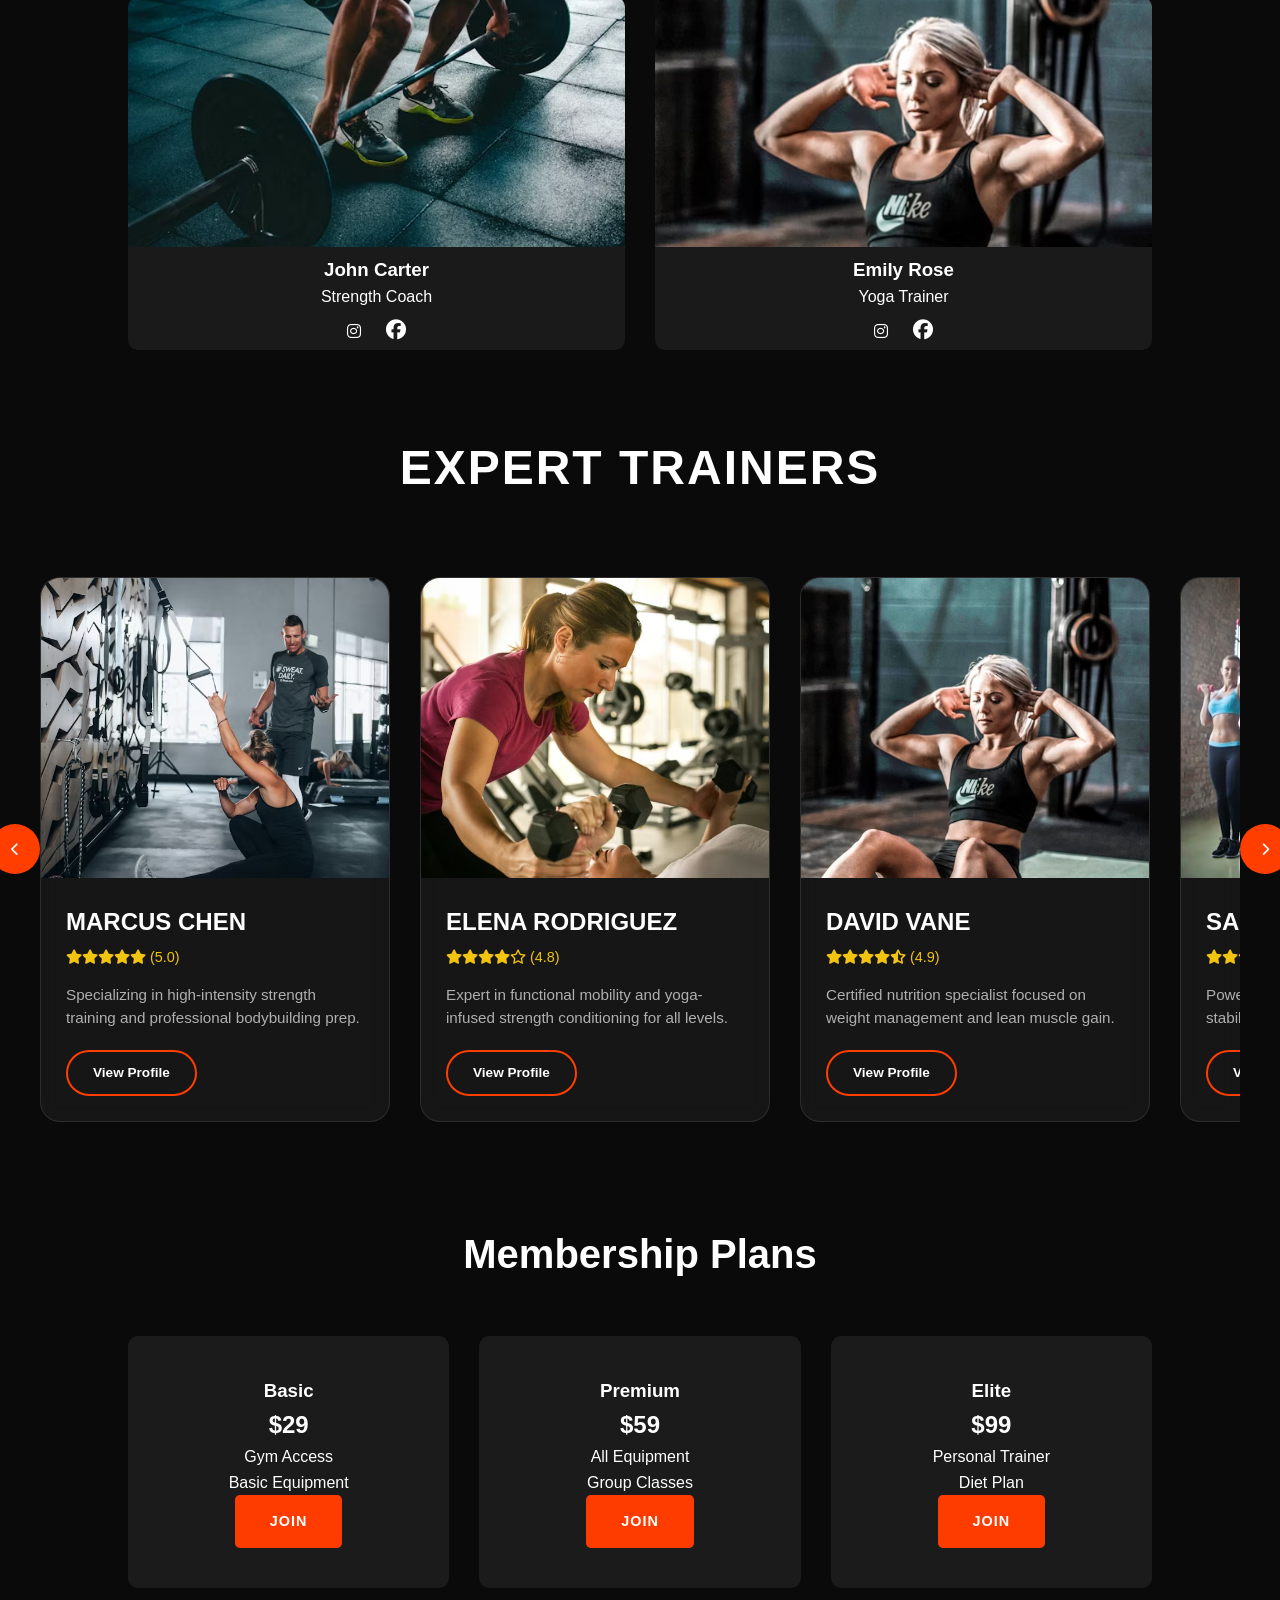
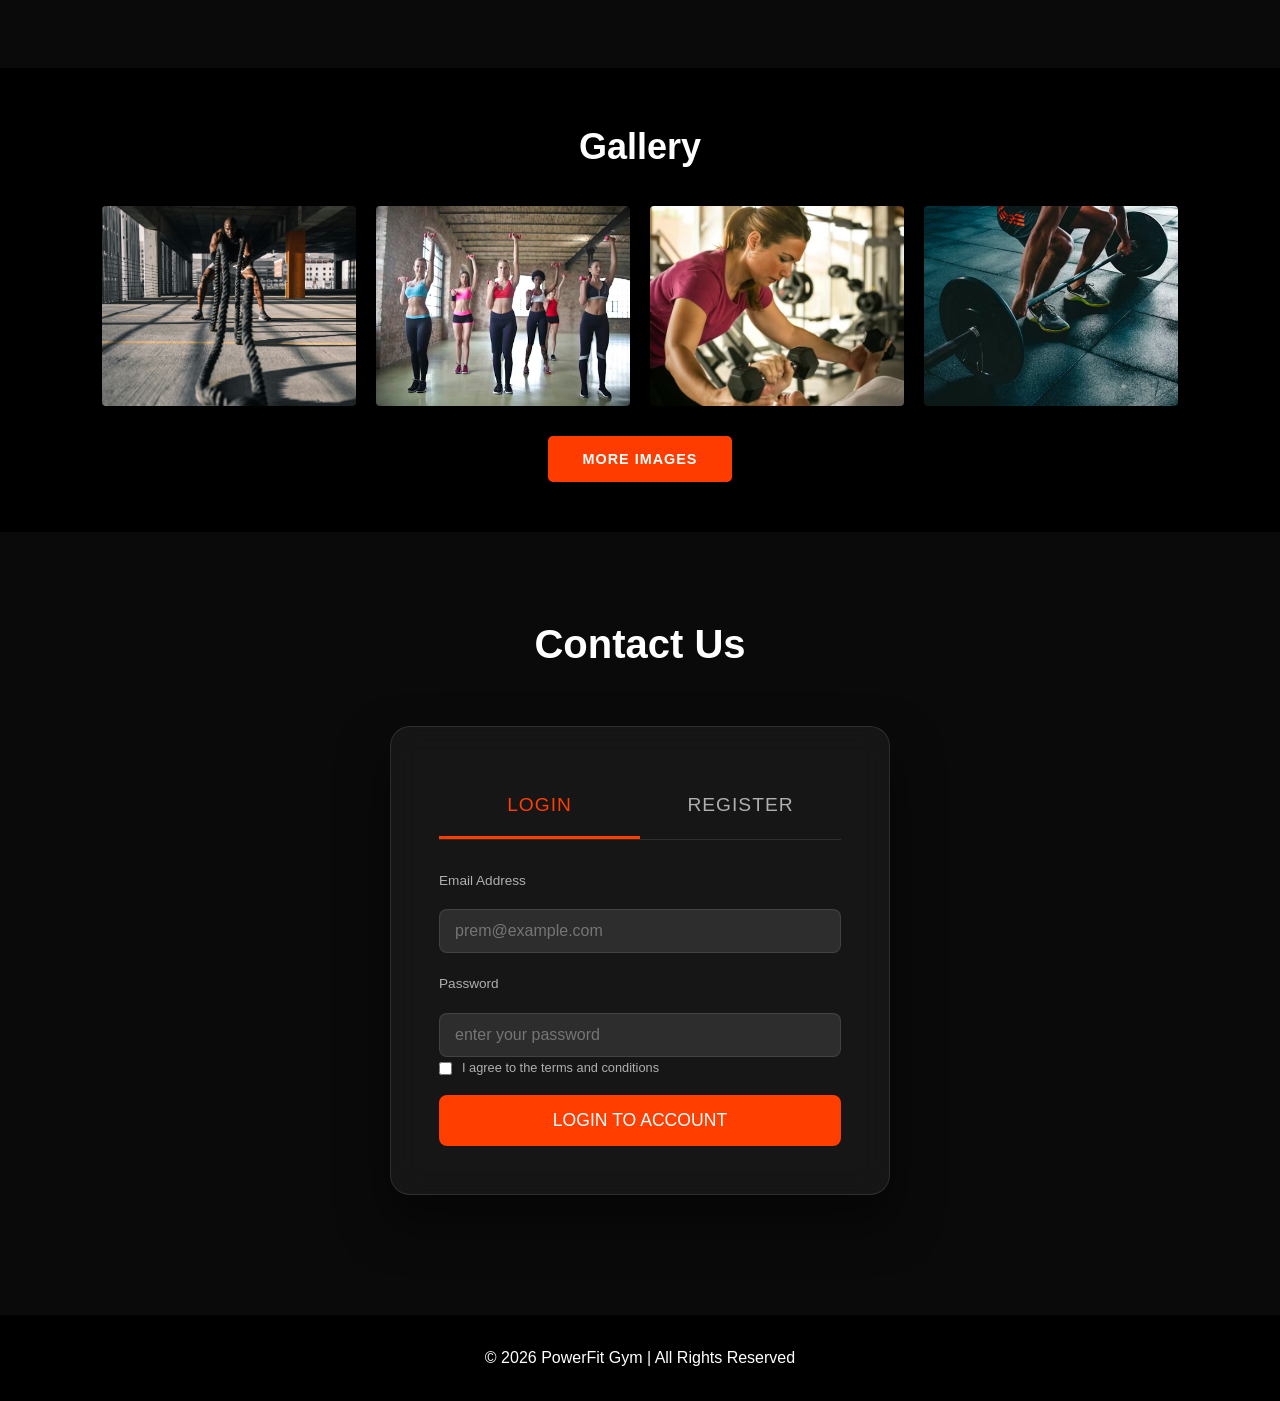
==== commit d4a5b965: "update index.html and make responsive" ====
--- a/index.html
+++ b/index.html
@@ -16,8 +16,15 @@
 <body>
 
     <header>
-
         <div class="logo">PowerFit</div>
+
+        <input type="checkbox" id="menu-bar">
+
+        <label for="menu-bar" class="hamburger">
+            <span></span>
+            <span></span>
+            <span></span>
+        </label>
 
         <nav>
             <a href="#">Home</a>
@@ -28,15 +35,16 @@
             <a href="#gallery">Gallery</a>
             <a href="#contact">Contact</a>
         </nav>
-
     </header>
 
+
+
     <section class="hero">
 
         <div>
-            <h1>Transform Your Body<br>Transform Your Life</h1>
+            <h1>Transform Your Body</span><br>Transform Your Life</h1>
             <p>Train with professional coaches and world class equipment</p>
-                <a href="#contact" class="btn">Join Now</a>
+            <a href="#contact" class="btn">Join Now</a>
         </div>
 
     </section>
@@ -98,52 +106,78 @@
 
         <div class="programs">
 
-            <div class="tilt-card" data-tilt>
-                <i class="fas fa-dumbbell"></i>
-                <h3>WEIGHT TRAINING</h3>
-                <p>Advanced hypertrophy and strength cycles.</p>
-            </div>
-
-            <div class="tilt-card" data-tilt>
-                <i class="fas fa-bolt"></i>
-                <h3>CROSSFIT</h3>
-                <p>High-octane functional movements.</p>
-            </div>
-
-            <div class="tilt-card" data-tilt>
-                <i class="fas fa-yin-yang"></i>
-                <h3>YOGA</h3>
-                <p>Flexibility meets mental clarity.</p>
-            </div>
-
-            <div class="tilt-card" data-tilt>
-                <i class="fas fa-yin-yang"></i>
-                <h3>YOGA</h3>
-                <p>Flexibility meets mental clarity.</p>
-            </div>
-
-            <div class="tilt-card" data-tilt>
-                <i class="fas fa-yin-yang"></i>
-                <h3>YOGA</h3>
-                <p>Flexibility meets mental clarity.</p>
-            </div>
-
-            <div class="tilt-card" data-tilt>
-                <i class="fas fa-dumbbell"></i>
-                <h3>WEIGHT TRAINING</h3>
-                <p>Advanced hypertrophy and strength cycles.</p>
-            </div>
-            <div class="tilt-card" data-tilt>
-                <i class="fas fa-dumbbell"></i>
-                <h3>WEIGHT TRAINING</h3>
-                <p>Advanced hypertrophy and strength cycles.</p>
-            </div>
-
-            <div class="tilt-card" data-tilt>
-                <i class="fas fa-bolt"></i>
-                <h3>CROSSFIT</h3>
-                <p>High-octane functional movements.</p>
-            </div>
+            <a class="pro-card" href="pop.html">
+                <div class="tilt-card" data-tilt>
+                    <i class="fas fa-dumbbell"></i>
+                    <h3>WEIGHT TRAINING</h3>
+                    <p>Advanced hypertrophy and strength cycles.</p>
+                </div>
+            </a>
+
+
+            <a class="pro-card" href="pop.html">
+                <div class="tilt-card" data-tilt>
+                    <i class="fas fa-bolt"></i>
+                    <h3>CROSSFIT</h3>
+                    <p>High-octane functional movements.</p>
+                </div>
+            </a>
+
+            <a class="pro-card" href="pop.html">
+
+                <div class="tilt-card" data-tilt>
+                    <i class="fas fa-yin-yang"></i>
+                    <h3>YOGA</h3>
+                    <p>Flexibility meets mental clarity and strength cycles.</p>
+                </div>
+            </a>
+
+
+            <a class="pro-card" href="pop.html">
+
+                <div class="tilt-card" data-tilt>
+                    <i class="fas fa-yin-yang"></i>
+                    <h3>YOGA</h3>
+                    <p>Flexibility meets mental clarity and strength cycles.</p>
+                </div>
+            </a>
+
+
+            <a class="pro-card" href="pop.html">
+
+                <div class="tilt-card" data-tilt>
+                    <i class="fas fa-yin-yang"></i>
+                    <h3>YOGA</h3>
+                    <p>Flexibility meets mental clarity and strength cycles.</p>
+                </div>
+            </a>
+
+
+            <a class="pro-card" href="pop.html">
+
+                <div class="tilt-card" data-tilt>
+                    <i class="fas fa-dumbbell"></i>
+                    <h3>WEIGHT TRAINING</h3>
+                    <p>Advanced hypertrophy and strength cycles.</p>
+                </div>
+            </a>
+
+            <a class="pro-card" href="pop.html">
+
+                <div class="tilt-card" data-tilt>
+                    <i class="fas fa-dumbbell"></i>
+                    <h3>WEIGHT TRAINING</h3>
+                    <p>Advanced hypertrophy and strength cycles.</p>
+                </div>
+            </a>
+            <a class="pro-card" href="pop.html">
+
+                <div class="tilt-card" data-tilt>
+                    <i class="fas fa-bolt"></i>
+                    <h3>CROSSFIT</h3>
+                    <p>High-octane functional movements and strength cycles.</p>
+                </div>
+            </a>
 
         </div>
 
@@ -165,8 +199,8 @@
                 <h3>John Carter</h3>
                 <p>Strength Coach</p>
                 <div class="social">
-                    <i class="fab fa-instagram"></i>
-                    <i class="fab fa-facebook"></i>
+                    <a href="https://www.instagram.com/"><i class="fab fa-instagram"></i></a>
+                    <a href="https://www.facebook.com/"><i class="fab fa-facebook"></i></a>
                 </div>
             </div>
 
@@ -175,8 +209,8 @@
                 <h3>Emily Rose</h3>
                 <p>Yoga Trainer</p>
                 <div class="social">
-                    <i class="fab fa-instagram"></i>
-                    <i class="fab fa-facebook"></i>
+                    <a href="https://www.instagram.com/"><i class="fab fa-instagram"></i></a>
+                    <a href="https://www.facebook.com/"><i class="fab fa-facebook"></i></a>
                 </div>
             </div>
 
@@ -324,7 +358,9 @@
 
     </section>
 
-    <section id="gallery">
+
+
+    <section hidden>
 
         <h2 class="title">Gallery</h2>
 
@@ -343,98 +379,146 @@
     </section>
 
 
-
-<!-- form  -->
+    <section id="gallery" class="gallery-section">
+        <h2>Gallery</h2>
+
+        <div class="gallery-container" id="gallery-wrapper">
+            <div class="gallery-item"><img src="img/hero.jpg" alt="Gym 1"></div>
+            <div class="gallery-item"><img src="img/4.avif" alt="Gym 2"></div>
+            <div class="gallery-item"><img src="img/img2.jpg" alt="Gym 3"></div>
+            <div class="gallery-item"><img src="img/1jpg.avif" alt="Gym 4"></div>
+
+            <div class="gallery-item hidden"><img src="img/img1.jpg" alt="Gym 5"></div>
+            <div class="gallery-item hidden"><img src="img/about.jpg" alt="Gym 6"></div>
+            <div class="gallery-item hidden"><img src="img/1jpg.avif" alt="Gym 7"></div>
+            <div class="gallery-item hidden"><img src="img/4.avif" alt="Gym 8"></div>
+
+            <div class="gallery-item hidden"><img src="img/img2.jpg" alt="Gym 9"></div>
+            <div class="gallery-item hidden"><img src="img/hero.jpg" alt="Gym 10"></div>
+            <div class="gallery-item hidden"><img src="img/1jpg.avif" alt="Gym 11"></div>
+            <div class="gallery-item hidden"><img src="img/4.avif" alt="Gym 12"></div>
+
+
+            <div class="gallery-item hidden"><img src="img/img2.jpg" alt="Gym 9"></div>
+            <div class="gallery-item hidden"><img src="img/hero.jpg" alt="Gym 10"></div>
+            <div class="gallery-item hidden"><img src="img/1jpg.avif" alt="Gym 11"></div>
+            <div class="gallery-item hidden"><img src="img/4.avif" alt="Gym 12"></div>
+
+            <div class="gallery-item hidden"><img src="img/img2.jpg" alt="Gym 9"></div>
+            <div class="gallery-item hidden"><img src="img/hero.jpg" alt="Gym 10"></div>
+            <div class="gallery-item hidden"><img src="img/1jpg.avif" alt="Gym 11"></div>
+            <div class="gallery-item hidden"><img src="img/4.avif" alt="Gym 12"></div>
+        </div>
+
+        <button id="load-more-btn" class="btn">MORE IMAGES</button>
+    </section>
+
+
+
+
+    <!-- form  -->
 
     <section class="form-container" id="contact">
 
         <h2 class="title">Contact Us</h2>
 
-     <div class="form-wrapper">
-        <div class="form-tabs">
-            <div class="tab active" onclick="switchTab('login')">Login</div>
-            <div class="tab" onclick="switchTab('register')">Register</div>
-        </div>
-
-        <form id="loginForm" class="form-content active" onsubmit="handleLogin(event)">
-            
-            <div class="input-group">
-                <label>Email Address</label>
-                <input type="email" placeholder="john@example.com" required>
-            </div>
-            <div class="input-group">
-                <label>Password</label>
-                <input type="password" placeholder="••••••••" required>
-            </div>
-            <div  class="input-group">
-                <label>Phone Number</label>
-                <input type="tel" placeholder="+1 234 567 890" required>
-            </div>
-            <div class="input-group">
-                <label>Additional Notes</label>
-                <textarea rows="3" placeholder="Any fitness goals?"></textarea>
-            </div>
-            <div class="checkbox-group">
-                <input type="checkbox" id="remember" required>
-                <label for="remember">I agree to the terms and conditions</label>
-            </div>
-            <button type="submit" class="submit-btn">Login to Account</button>
-        </form>
-
-        <form id="registerForm" class="form-content" onsubmit="handleRegister(event)">
-            <div class="grid-row">
+        <div class="form-wrapper">
+            <div class="form-tabs">
+                <div class="tab active" onclick="switchTab('login')">Login</div>
+                <div class="tab" onclick="switchTab('register')">Register</div>
+            </div>
+
+            <!-- <form id="loginForm" class="form-content active" onsubmit="handleLogin(event)"> -->
+            <form id="loginForm" class="form-content active" method="POST" action="">
+
                 <div class="input-group">
-                    <label>Name</label>
-                    <input type="text" placeholder="Full Name" required>
+                    <label>Email Address</label>
+                    <input type="email" placeholder="prem@example.com" name="email" required>
                 </div>
                 <div class="input-group">
-                    <label>Email</label>
-                    <input type="email" placeholder="Email" required>
-                </div>
-            </div>
-            <div class="input-group">
-                <label>Contact Number</label>
-                <input type="tel" placeholder="Phone Number" required>
-            </div>
-            <div class="grid-row">
+                    <label>Password</label>
+                    <input type="password" placeholder="enter your password" name="pass" required>
+                </div>
+
+                <div class="checkbox-group">
+                    <input type="checkbox" id="remember" required name="checkbox">
+                    <label for="remember">I agree to the terms and conditions</label>
+                </div>
+                <button type="submit" class="submit-btn" name="login_user">Login to Account</button>
+
+            </form>
+
+            <!-- <form method="POST" id="registerForm" class="form-content" onsubmit="handleRegister(event)"> -->
+            <form id="registerForm" class="form-content" method="POST" action="">
+                <div class="grid-row">
+                    <div class="input-group">
+                        <label>Name</label>
+                        <input type="text" placeholder="Full Name" name="username" required>
+                    </div>
+                    <div class="input-group">
+                        <label>Email</label>
+                        <input type="email" placeholder="Email" name="email" required>
+                    </div>
+                </div>
                 <div class="input-group">
-                    <label>Membership Plan</label>
-                    <select required class="ls">
-                        <option value="">Select Plan</option>
-                        <option value="monthly">Monthly Plan</option>
-                        <option value="yearly">Yearly Plan</option>
+                    <label>Passwore</label>
+                    <input type="password" placeholder="Password" name="pass" required>
+                </div>
+
+                <div class="input-group">
+                    <label>Gender</label>
+                    <select required class="ls" name="gender">
+                        <option value="">Select Method</option>
+                        <option value="male">Male</option>
+                        <option value="female">Female</option>
+                        <option value="other">Other</option>
                     </select>
                 </div>
+
+
+
+                <div class="grid-row">
+                    <div class="input-group">
+                        <label>Membership Plan</label>
+                        <select required class="ls" name="plan">
+                            <option value="">Select Plan</option>
+                            <option value="monthly">Monthly Plan</option>
+                            <option value="yearly">Yearly Plan</option>
+                        </select>
+                    </div>
+                    <div class="input-group">
+                        <label>Payment Method</label>
+                        <select required class="ls" name="payment">
+                            <option value="">Select Method</option>
+                            <option value="card">Credit Card</option>
+                            <option value="upi">UPI / Digital Wallet</option>
+                            <option value="cash">Bank Transfer</option>
+                        </select>
+                    </div>
+                </div>
                 <div class="input-group">
-                    <label>Payment Method</label>
-                    <select required class="ls">
-                        <option value="">Select Method</option>
-                        <option value="card">Credit Card</option>
-                        <option value="upi">UPI / Digital Wallet</option>
-                        <option value="cash">Bank Transfer</option>
-                    </select>
-                </div>
-            </div>
-            <div class="input-group">
-                <label>Preferred Payment Date</label>
-                <input type="date" required>
-            </div>
-            <div class="input-group">
-                <label>Medical Conditions (if any)</label>
-                <textarea rows="2" placeholder="Describe briefly..."></textarea>
-            </div>
-            <button type="submit" class="submit-btn">Complete Registration</button>
-        </form>
-    </div>   
-
-</section>
-
-<!-- form finished -->
-
-
-
-
-    
+                    <label>Preferred Payment Date</label>
+                    <input type="date" required name="date">
+                </div>
+
+                <div class="input-group">
+                    <label>Address</label>
+                    <input type="text" placeholder="your address" name="address" required>
+                </div>
+
+                <!-- <div hidden class="input-group">
+                    <label>Medical Conditions (if any)</label>
+                    <textarea rows="2" placeholder="Describe briefly..."></textarea>
+                </div> -->
+                <button type="submit" name="register_user" class="submit-btn">Complete Registration</button>
+            </form>
+        </div>
+
+    </section>
+
+    <!-- form finished -->
+
+
     <footer>
         <p>© 2026 PowerFit Gym | All Rights Reserved</p>
     </footer>
--- a/style.css
+++ b/style.css
@@ -25,6 +25,7 @@
           margin: 0;
           padding: 0;
           box-sizing: border-box;
+          scroll-behavior: smooth;
       }
 
       /* 3D Tilt Cards */
@@ -74,12 +75,15 @@
           color: white;
       }
 
-      /* NAVBAR */
-
+
+
+
+
+      /* ---NAVBAR   --- */
       header {
           position: sticky;
           top: 0;
-          background: black;
+          background-color: black;
           padding: 15px 8%;
           display: flex;
           justify-content: space-between;
@@ -96,13 +100,44 @@
       nav a {
           color: white;
           margin: 0 15px;
-          text-decoration: none;
+          text-decoration-line: none;
           transition: 0.3s;
       }
 
       nav a:hover {
           color: #ff3c00;
-      }
+          /* border-bottom: 1px solid #FFF; */
+      }
+
+
+
+      #menu-bar {
+          display: none;
+          /* Hide the actual checkbox */
+      }
+
+      .hamburger {
+          display: none;
+          /* Hide icon on desktop */
+          cursor: pointer;
+          flex-direction: column;
+          gap: 5px;
+      }
+
+      .hamburger span {
+          width: 28px;
+          height: 3px;
+          background: white;
+          border-radius: 2px;
+          transition: 0.3s;
+      }
+
+      @media (max-width: 900px) {
+          header {
+              padding: 15px 20PX;
+          }
+      }
+
 
       /* HERO */
 
@@ -117,7 +152,7 @@
 
       .hero h1 {
           font-size: 60px;
-          animation: fadeIn 2s;
+          animation: fadeIn 4s;
       }
 
       .hero p {
@@ -267,7 +302,54 @@
           transform: scale(1.1);
       }
 
-     
+
+
+/* new gallary */
+      .gallery-section {
+    background: #000;
+    padding: 50px 8%;
+    text-align: center;
+}
+
+.gallery-section h2 {
+    color: white;
+    font-size: 36px;
+    margin-bottom: 30px;
+}
+
+.gallery-container {
+    display: grid;
+    /* 4 columns on desktop, auto-adjusting for smaller screens */
+    grid-template-columns: repeat(auto-fit, minmax(250px, 1fr));
+    gap: 20px;
+    margin-bottom: 30px;
+}
+
+.gallery-item img {
+    width: 100%;
+    height: 200px;
+    object-fit: cover;
+    border-radius: 4px;
+    display: block;
+         transition: 0.3s;
+
+}
+.gallery-item img:hover {
+    transform: scale(1.1);
+    
+}
+
+
+/* The magic class */
+.gallery-item.hidden {
+    display: none;
+}
+
+
+
+
+
+
 
       /* CONTACT */
 
@@ -463,6 +545,7 @@
           border-bottom: 2px solid #ff6a00;
       }
 
+
       /* --- Responsive Design --- */
 
       /* Tablet (max-width: 992px) */
@@ -488,6 +571,10 @@
               max-width: 600px;
               margin: 0 auto;
           }
+
+          .about-mm {
+              top: 15px;
+          }
       }
 
       /* Mobile (max-width: 576px) */
@@ -497,11 +584,11 @@
           }
 
           .sub-heading {
-              font-size: 2rem;
+              font-size:26px;
           }
 
           .btn {
-              width: 100%;
+              width:90%;
               /* Stack buttons on small phones */
               text-align: center;
           }
@@ -706,14 +793,14 @@
           border: 1px solid rgba(255, 255, 255, 0.1);
           width: 100%;
           max-width: 500px;
-          padding:48px;
+          padding: 48px;
           border-radius: 20px;
           box-shadow: 0 25px 50px rgba(0, 0, 0, 0.5);
           position: relative;
           overflow: hidden;
       }
 
-     
+
 
       /* --- Toggle Header --- */
       .form-tabs {
@@ -794,8 +881,9 @@
           background: rgba(255, 255, 255, 0.15);
           box-shadow: 0 0 10px rgba(255, 62, 0, 0.2);
       }
-      .ls option{
-        color:#000;
+
+      .ls option {
+          color: #000;
       }
 
       .grid-row {
@@ -841,6 +929,8 @@
           box-shadow: 0 10px 20px rgba(255, 62, 0, 0.3);
       }
 
+
+
       /* --- Responsive --- */
       @media (max-width: 480px) {
           .form-wrapper {
@@ -850,4 +940,128 @@
           .grid-row {
               grid-template-columns: 1fr;
           }
-      }+      }
+
+      
+      /* Media Query for Tablet/Mobile (Less than 700px) */
+      @media (max-width:800px) {
+          .hamburger {
+              display: flex;
+              /* Show icon */
+          }
+
+          nav {
+              position: absolute;
+              top: 100%;
+              left: 380px;
+              width: 50%;
+              background: rgba(0, 0, 0, 0.95);
+              display: flex;
+              flex-direction: column;
+              align-items: center;
+              padding: 20px 0;
+              clip-path: polygon(0 0, 100% 0, 100% 0, 0 0);
+              /* Hidden state */
+              transition: 0.4s ease-in-out;
+          }
+
+          nav a:hover {
+              border-bottom: 1px solid #fff;
+          }
+
+          nav a {
+              margin:10px 20px;
+              font-size: 20px;
+              border-bottom: 1px solid transparent;
+          }
+
+          /* When checkbox is checked, show the menu */
+          #menu-bar:checked~nav {
+              clip-path: polygon(0 0, 100% 0, 100% 100%, 0 100%);
+          }
+
+          /* Simple X animation for hamburger */
+          #menu-bar:checked~.hamburger span:nth-child(1) {
+              transform: translateY(8px) rotate(45deg);
+          }
+
+          #menu-bar:checked~.hamburger span:nth-child(2) {
+              opacity: 0;
+          }
+
+          #menu-bar:checked~.hamburger span:nth-child(3) {
+              transform: translateY(-8px) rotate(-45deg);
+          }
+      }
+
+      @media (max-width:750px) {
+          nav {
+              left: 350px;
+          }
+          nav a{
+            font-size: 20px;
+          }
+      }
+
+      @media (max-width:700px) {
+          nav {
+              left: 300px;
+          }
+          
+      .hero h1 {
+          font-size: 50px;
+          animation: fadeIn 4s;
+      }
+
+      .hero p {
+          margin:15px 0;
+          font-size: 21px;
+      }
+      }
+
+      @media (max-width:600px) {
+          nav {
+              left: 250px;
+          }
+          .about-container {
+          margin-top: 15px;
+      }
+      }
+
+      @media (max-width:500px) {
+          nav {
+              left: 150px;
+          }
+          nav a{
+            margin: 8px 0;
+          }
+      }
+.fab{
+    color:#fff;
+}
+.fa-facebook{
+    color:#fff;
+    /* padding: 10px; */
+    font-size:20px;
+    /* background-color: white; */
+}
+.pro-card{
+    color: white;
+    text-decoration-line: none;
+    
+}
+
+      /* .ram {
+          font-size: 150px;
+      }
+
+      .mm {
+          position: relative;
+          top: -193px;
+          left: -50px;
+          font-size: 50px;
+      }
+      .rr{
+        font-size: 150px;
+        position: relative;
+      } */
